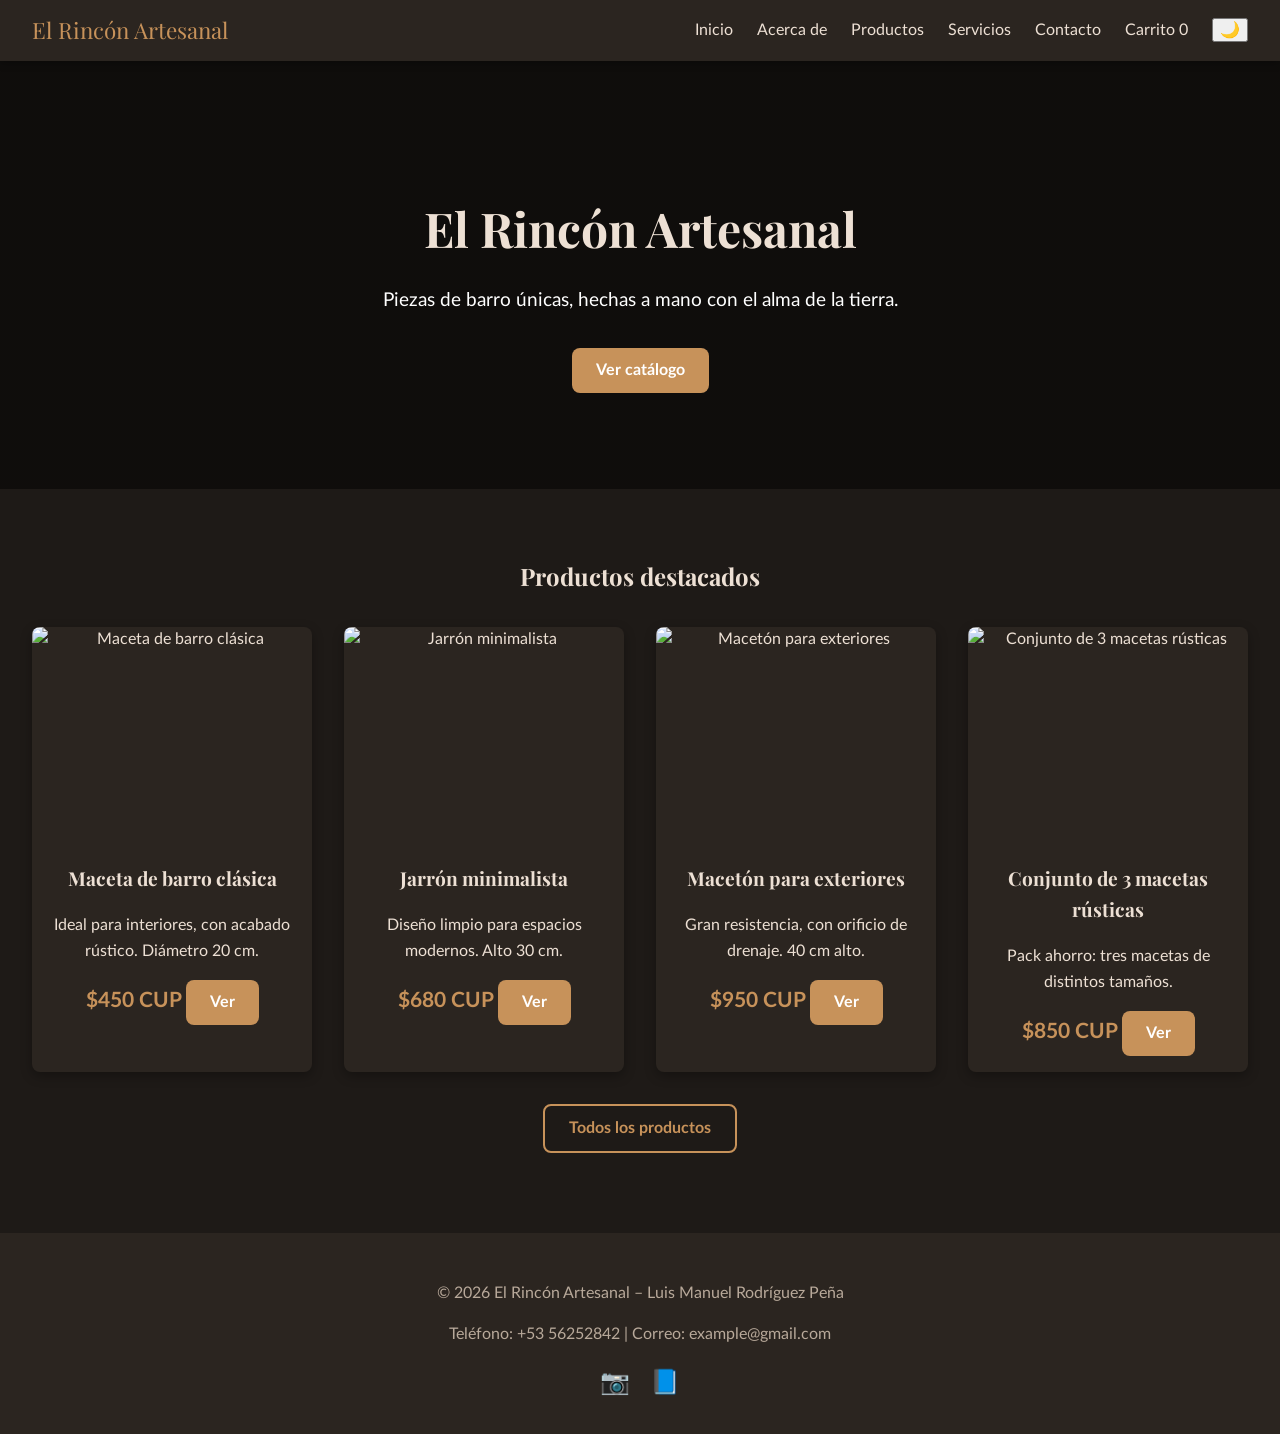
==== index.html @ 53eac6c1 "Update index.html" ====
<!DOCTYPE html>
<html lang="es">
<head>
    <meta charset="UTF-8">
    <meta name="viewport" content="width=device-width, initial-scale=1.0">
    <meta name="description" content="El Rincón Artesanal - Piezas de barro hechas a mano por Luis Manuel Rodríguez Peña. Compras por WhatsApp y SMS en Cuba.">
    <title>El Rincón Artesanal – Inicio</title>
    <link rel="icon" href="favicon.ico" type="image/x-icon">
    <link rel="icon" type="image/png" sizes="32x32" href="/favicon-32x32.png">
    <link rel="icon" type="image/png" sizes="16x16" href="/favicon-16x16.png">
    <link rel="apple-touch-icon" href="/apple-touch-icon.png">
    <!-- Carga del tema (sin parpadeo) -->
    <script>
        (function() {
            const theme = localStorage.getItem('theme') || 'dark';
            document.documentElement.setAttribute('data-theme', theme);
            const link = document.createElement('link');
            link.rel = 'stylesheet';
            link.href = 'css/themes/' + theme + '.css';
            document.head.appendChild(link);
        })();
    </script>
    <link rel="stylesheet" href="css/normalize.css">
    <link rel="stylesheet" href="css/main.css">
    <link rel="stylesheet" href="css/components/navigation.css">
    <link rel="stylesheet" href="css/components/header.css">
    <link rel="stylesheet" href="css/components/footer.css">
    <link rel="stylesheet" href="css/components/buttons.css">
    <link rel="stylesheet" href="css/components/cards.css">
    <link rel="stylesheet" href="css/pages/home.css">
    <link rel="stylesheet" href="css/responsive.css">
</head>
<body>
    <div id="site-header"></div>
    <main>
        <section class="hero">
            <div class="hero-content">
                <h1>El Rincón Artesanal</h1>
                <p>Piezas de barro únicas, hechas a mano con el alma de la tierra.</p>
                <a href="pages/products.html" class="btn btn-primary">Ver catálogo</a>
            </div>
        </section>
        <section class="featured-products">
            <h2>Productos destacados</h2>
            <div id="featured-list" class="products-grid"></div>
            <a href="pages/products.html" class="btn btn-outline">Todos los productos</a>
        </section>
    </main>
    <div id="site-footer"></div>

    <script src="js/config.js"></script>
    <script src="js/theme.js"></script>
    <script src="js/cart.js"></script>
    <script src="js/components/navigation.js"></script>
    <script src="js/main.js"></script>
    <script src="js/pages/home.js"></script>
</body>
</html>
---- css/main.css ----
/* ========== FUENTES LOCALES ========== */
@font-face {
  font-family: 'Playfair Display';
  src: url('../fonts/PlayfairDisplay-Regular.woff2') format('woff2');
  font-weight: 400;
  font-style: normal;
  font-display: swap;
}
@font-face {
  font-family: 'Playfair Display';
  src: url('../fonts/PlayfairDisplay-Bold.woff2') format('woff2');
  font-weight: 700;
  font-style: normal;
  font-display: swap;
}
@font-face {
  font-family: 'Lato';
  src: url('../fonts/Lato-Regular.woff2') format('woff2');
  font-weight: 400;
  font-style: normal;
  font-display: swap;
}
@font-face {
  font-family: 'Lato';
  src: url('../fonts/Lato-Bold.woff2') format('woff2');
  font-weight: 700;
  font-style: normal;
  font-display: swap;
}

/* ========== VARIABLES BASE (sobrescritas por temas) ========== */
:root {
  /* Colores por defecto (dark) */
  --color-bg: #1e1a17;
  --color-surface: #2b2520;
  --color-text: #ede0d4;
  --color-text-secondary: #b8a99a;
  --color-primary: #c7925a;    /* terracota cálido */
  --color-primary-hover: #d4a76e;
  --color-accent: #9c6644;
  --color-border: #4a3f38;
  --color-card-bg: #2b2520;
  --color-shadow: rgba(0,0,0,0.3);

  --font-heading: 'Playfair Display', Georgia, serif;
  --font-body: 'Lato', 'Segoe UI', sans-serif;

  --radius: 0.5rem;
  --transition: 0.3s ease;
}

/* ========== ESTILOS GLOBALES ========== */
body {
  margin: 0;
  font-family: var(--font-body);
  background-color: var(--color-bg);
  color: var(--color-text);
  line-height: 1.6;
  min-height: 100vh;
  display: flex;
  flex-direction: column;
}

main {
  flex: 1;
}

h1, h2, h3, h4 {
  font-family: var(--font-heading);
  font-weight: 700;
  color: var(--color-text);
}

a {
  color: var(--color-primary);
  text-decoration: none;
  transition: color var(--transition);
}
a:hover {
  color: var(--color-primary-hover);
}

img {
  max-width: 100%;
  height: auto;
  display: block;
}

.container {
  width: 90%;
  max-width: 1200px;
  margin: 0 auto;
}

h1 {
  font-size: 2em;
  margin: 0.67em 0;
}
---- css/components/navigation.css ----
nav {
  background-color: var(--color-surface);
  padding: 0.8rem 2rem;
  display: flex;
  align-items: center;
  justify-content: space-between;
  position: sticky;
  top: 0;
  z-index: 100;
  box-shadow: 0 2px 8px var(--color-shadow);
}
.nav-brand {
  font-family: var(--font-heading);
  font-size: 1.4rem;
  color: var(--color-primary);
}
.nav-links {
  list-style: none;
  display: flex;
  gap: 1.5rem;
  margin: 0;
}
.nav-links a {
  color: var(--color-text);
  font-weight: 500;
}
.nav-links a:hover {
  color: var(--color-primary);
}
.menu-toggle {
  display: none;
  background: none;
  border: none;
  color: var(--color-text);
  font-size: 1.6rem;
  cursor: pointer;
}
@media (max-width: 768px) {
  .menu-toggle { display: block; }
  .nav-links {
    display: none;
    flex-direction: column;
    position: absolute;
    top: 100%;
    left: 0;
    width: 100%;
    background: var(--color-surface);
    padding: 1rem;
  }
  .nav-links.active { display: flex; }
}
---- css/components/header.css ----
#site-header {
  /* header cargado dinámicamente, pero puede incluir estilos extra si se requieren */
}
---- css/components/footer.css ----
footer {
  background-color: var(--color-surface);
  color: var(--color-text-secondary);
  padding: 2rem 0;
  text-align: center;
  margin-top: 2rem;
}
footer .social-icons a {
  margin: 0 0.5rem;
  color: var(--color-primary);
  font-size: 1.5rem;
}
---- css/components/buttons.css ----
.btn {
  display: inline-block;
  padding: 0.6rem 1.5rem;
  border-radius: var(--radius);
  font-family: var(--font-body);
  font-weight: 700;
  text-align: center;
  cursor: pointer;
  transition: background var(--transition), transform var(--transition);
  border: none;
}
.btn-primary {
  background-color: var(--color-primary);
  color: #fff;
}
.btn-primary:hover {
  background-color: var(--color-primary-hover);
  transform: translateY(-1px);
}
.btn-outline {
  border: 2px solid var(--color-primary);
  color: var(--color-primary);
  background: transparent;
}
.btn-outline:hover {
  background: var(--color-primary);
  color: #fff;
}
.btn-small {
  padding: 0.3rem 0.8rem;
  font-size: 0.9rem;
}
---- css/components/cards.css ----
.products-grid {
  display: grid;
  grid-template-columns: repeat(auto-fill, minmax(250px, 1fr));
  gap: 2rem;
  margin: 2rem 0;
}
.product-card {
  background: var(--color-card-bg);
  border-radius: var(--radius);
  overflow: hidden;
  box-shadow: 0 4px 12px var(--color-shadow);
  transition: transform var(--transition);
}
.product-card:hover {
  transform: translateY(-4px);
}
.product-card img {
  width: 100%;
  height: 220px;
  object-fit: cover;
}
.product-info {
  padding: 1rem;
}
.product-info h3 {
  margin-top: 0;
  font-size: 1.2rem;
}
.price {
  font-weight: 700;
  color: var(--color-primary);
  font-size: 1.3rem;
}
---- css/pages/home.css ----
.hero {
  background: linear-gradient(rgba(0,0,0,0.5), rgba(0,0,0,0.5)),
              url('../../assets/images/hero/hero-bg.webp') center/cover no-repeat;
  padding: 6rem 2rem;
  text-align: center;
  color: #fff;
}
.hero-content h1 {
  font-size: 3rem;
  margin-bottom: 0.5rem;
}
.hero-content p {
  font-size: 1.2rem;
  margin-bottom: 2rem;
}
.featured-products {
  padding: 3rem 2rem;
  text-align: center;
}
---- css/responsive.css ----
@media (max-width: 768px) {
  .products-grid {
    grid-template-columns: 1fr 1fr;
  }
  .hero h1 { font-size: 2rem; }
  nav ul { flex-direction: column; }
}

@media (max-width: 480px) {
  .products-grid {
    grid-template-columns: 1fr;
  }
  .hero { padding: 4rem 1rem; }
}
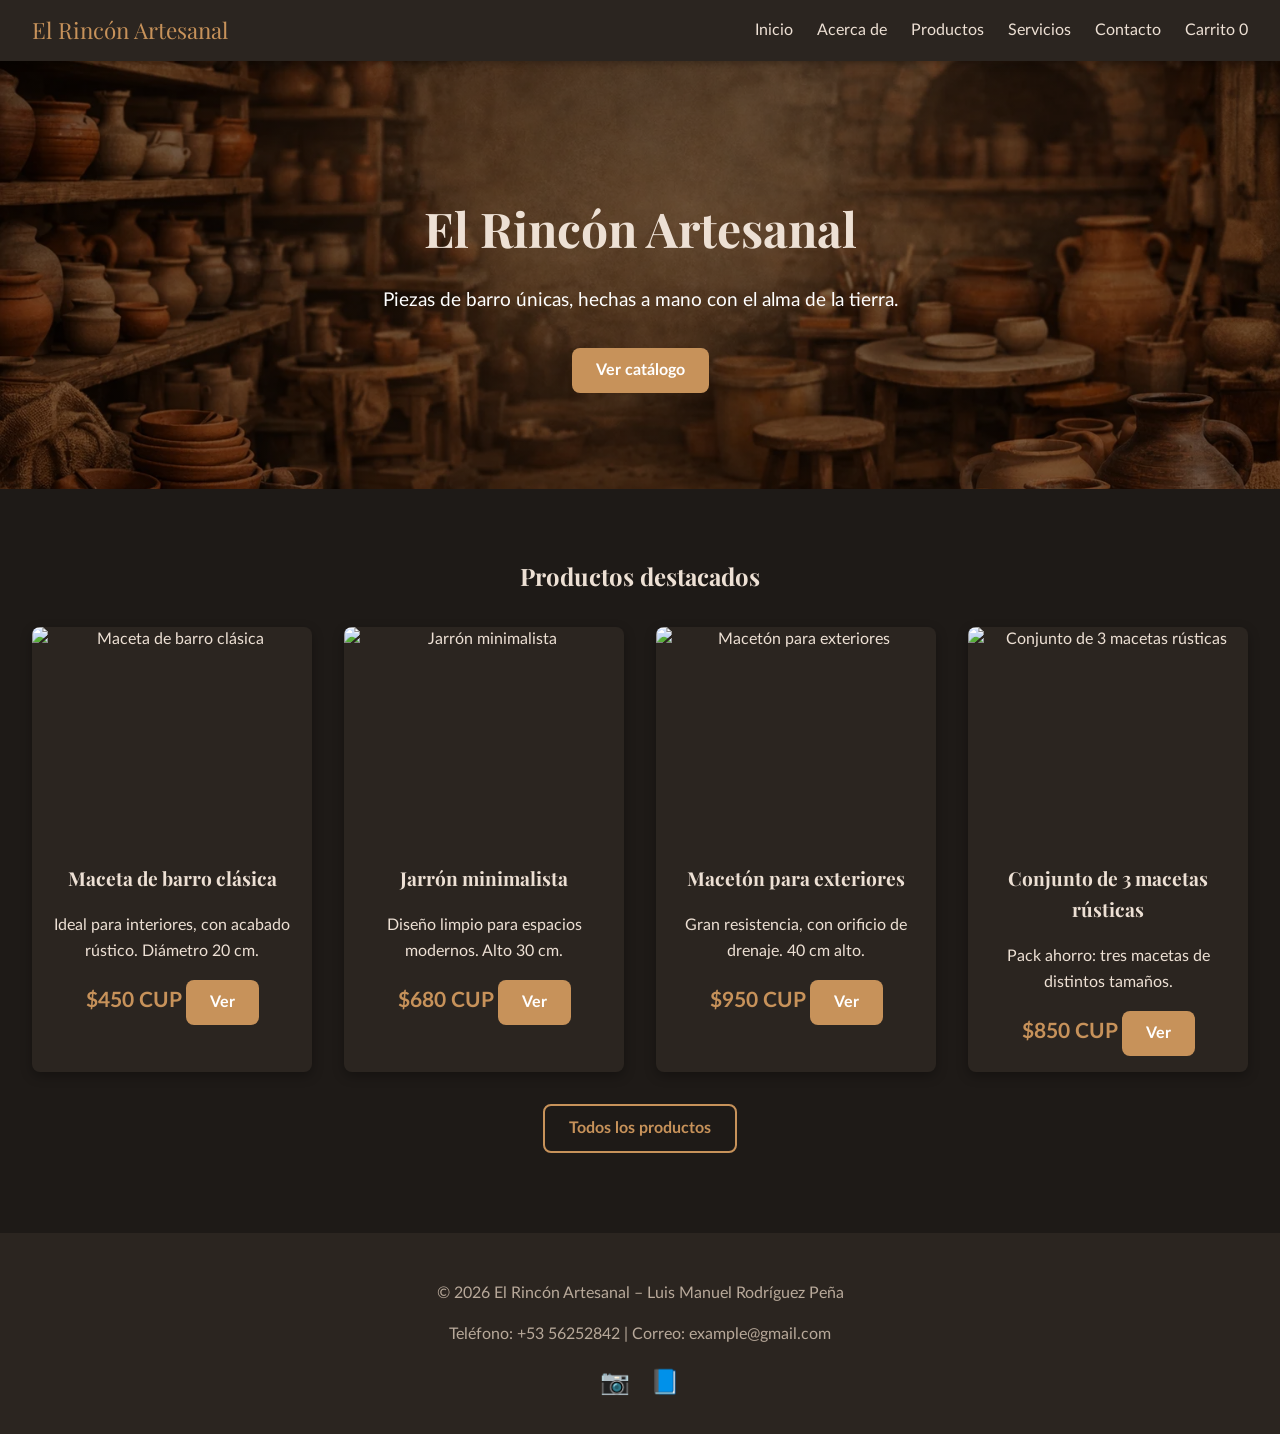
==== commit 85fb0a1f: "Update index.html" ====
--- a/index.html
+++ b/index.html
@@ -6,20 +6,6 @@
     <meta name="description" content="El Rincón Artesanal - Piezas de barro hechas a mano por Luis Manuel Rodríguez Peña. Compras por WhatsApp y SMS en Cuba.">
     <title>El Rincón Artesanal – Inicio</title>
     <link rel="icon" href="favicon.ico" type="image/x-icon">
-    <link rel="icon" type="image/png" sizes="32x32" href="/favicon-32x32.png">
-    <link rel="icon" type="image/png" sizes="16x16" href="/favicon-16x16.png">
-    <link rel="apple-touch-icon" href="/apple-touch-icon.png">
-    <!-- Carga del tema (sin parpadeo) -->
-    <script>
-        (function() {
-            const theme = localStorage.getItem('theme') || 'dark';
-            document.documentElement.setAttribute('data-theme', theme);
-            const link = document.createElement('link');
-            link.rel = 'stylesheet';
-            link.href = 'css/themes/' + theme + '.css';
-            document.head.appendChild(link);
-        })();
-    </script>
     <link rel="stylesheet" href="css/normalize.css">
     <link rel="stylesheet" href="css/main.css">
     <link rel="stylesheet" href="css/components/navigation.css">
--- a/css/main.css
+++ b/css/main.css
@@ -30,12 +30,11 @@
 
 /* ========== VARIABLES BASE (sobrescritas por temas) ========== */
 :root {
-  /* Colores por defecto (dark) */
   --color-bg: #1e1a17;
   --color-surface: #2b2520;
   --color-text: #ede0d4;
   --color-text-secondary: #b8a99a;
-  --color-primary: #c7925a;    /* terracota cálido */
+  --color-primary: #c7925a;
   --color-primary-hover: #d4a76e;
   --color-accent: #9c6644;
   --color-border: #4a3f38;
@@ -44,7 +43,6 @@
 
   --font-heading: 'Playfair Display', Georgia, serif;
   --font-body: 'Lato', 'Segoe UI', sans-serif;
-
   --radius: 0.5rem;
   --transition: 0.3s ease;
 }
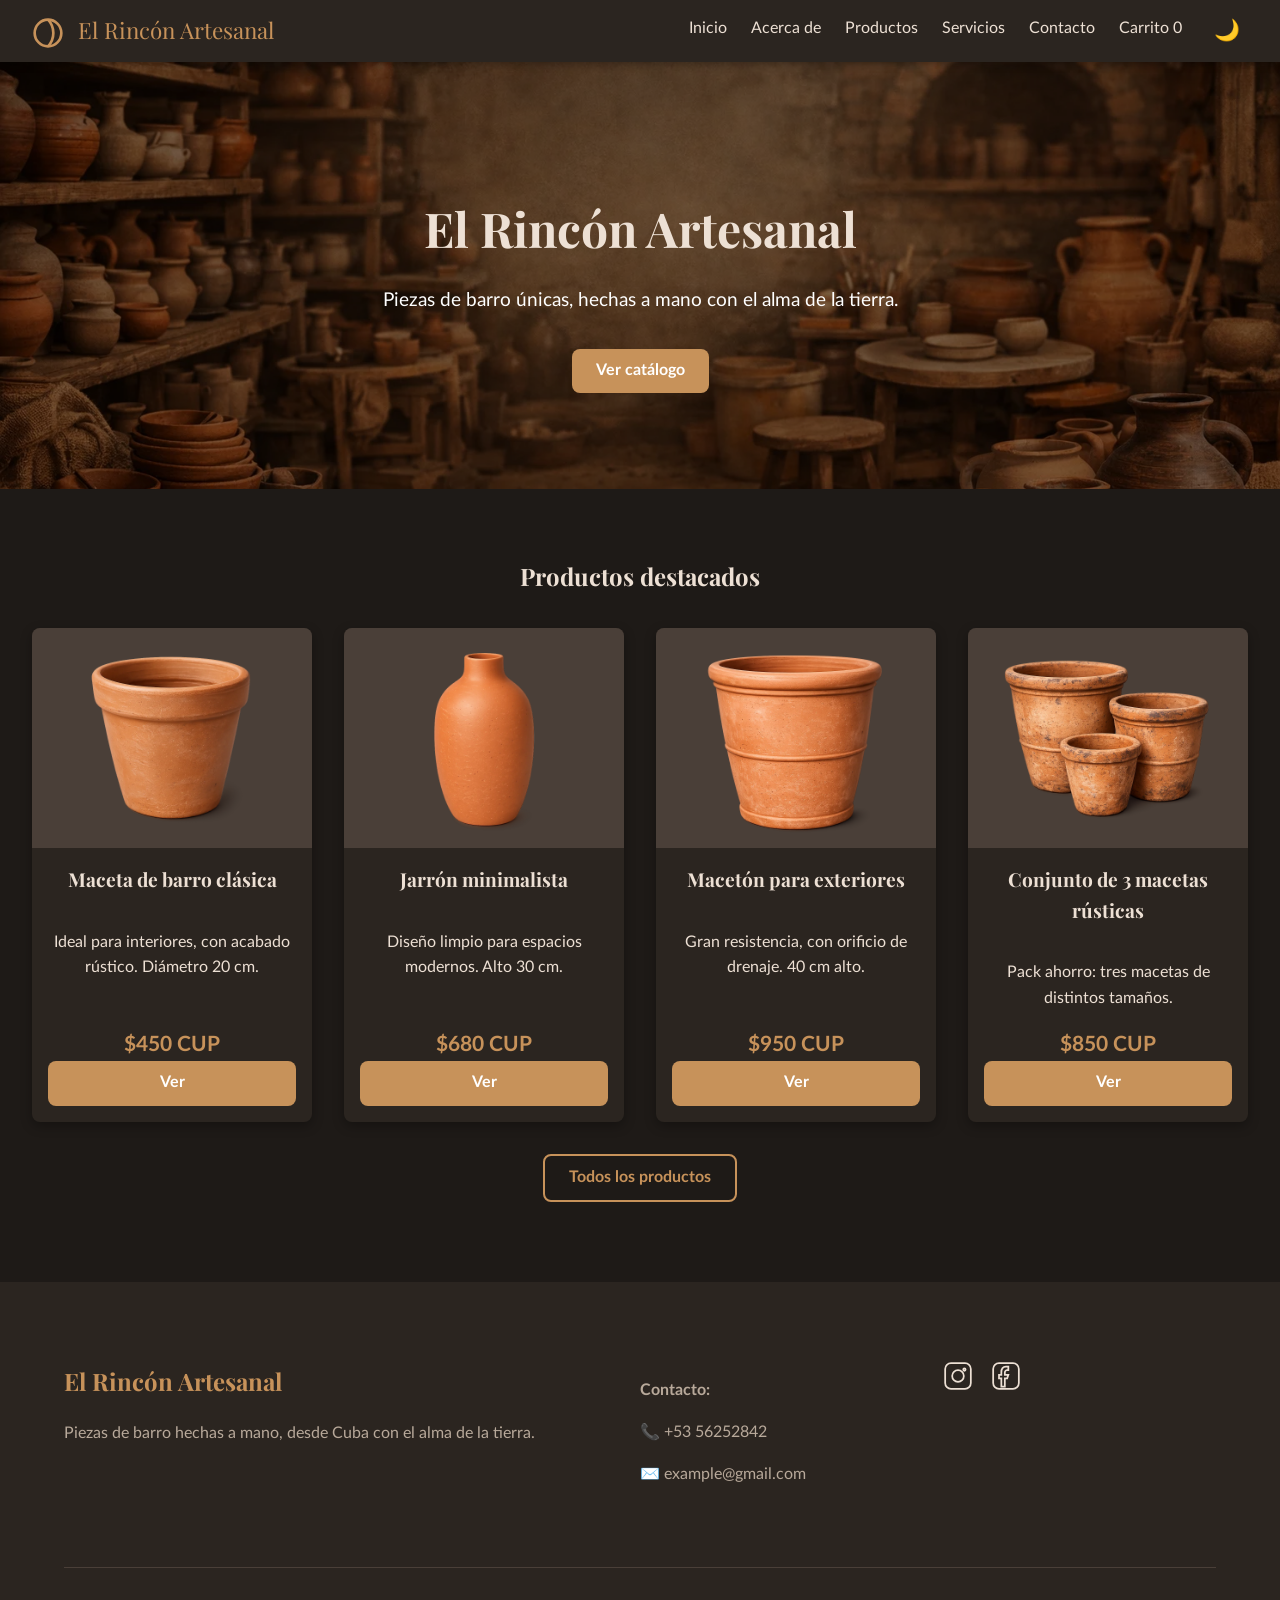
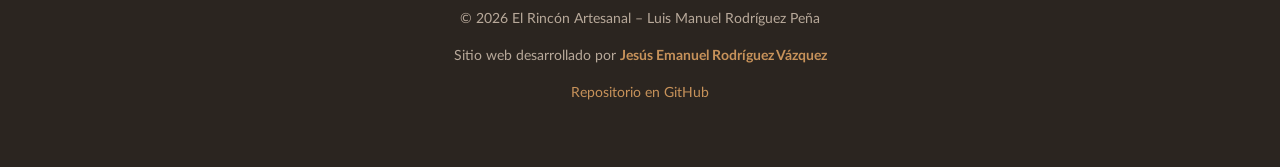
==== commit 2a8539e1: "Update index.html" ====
--- a/index.html
+++ b/index.html
@@ -3,7 +3,7 @@
 <head>
     <meta charset="UTF-8">
     <meta name="viewport" content="width=device-width, initial-scale=1.0">
-    <meta name="description" content="El Rincón Artesanal - Piezas de barro hechas a mano por Luis Manuel Rodríguez Peña. Compras por WhatsApp y SMS en Cuba.">
+    <meta name="description" content="El Rincón Artesanal - Piezas de barro hechas a mano por el equipo artesanal. Compras por WhatsApp y SMS en Cuba.">
     <title>El Rincón Artesanal – Inicio</title>
     <link rel="icon" href="favicon.ico" type="image/x-icon">
     <link rel="stylesheet" href="css/normalize.css">
--- a/css/main.css
+++ b/css/main.css
@@ -94,3 +94,49 @@
   font-size: 2em;
   margin: 0.67em 0;
 }
+
+/* Footer mejorado */
+.footer-content {
+  display: grid;
+  grid-template-columns: 2fr 1fr 1fr;
+  gap: 2rem;
+  text-align: left;
+  padding: 3rem 0 1rem;
+}
+.footer-brand h2 {
+  color: var(--color-primary);
+  margin-top: 0;
+  font-family: var(--font-heading);
+}
+.footer-social a {
+  display: inline-block;
+  margin-right: 1rem;
+  color: var(--color-text);
+  transition: transform 0.3s, color 0.3s;
+}
+.footer-social a:hover {
+  transform: scale(1.15);
+  color: var(--color-primary);
+}
+.footer-credit {
+  grid-column: 1 / -1;
+  border-top: 1px solid var(--color-border);
+  margin-top: 2rem;
+  padding-top: 1.5rem;
+  text-align: center;
+  font-size: 0.9rem;
+  color: var(--color-text-secondary);
+}
+.footer-credit strong {
+  color: var(--color-primary);
+}
+
+/* Icono de menú y botón de tema */
+.btn-icon {
+  background: none;
+  border: none;
+  color: var(--color-text);
+  font-size: 1.3rem;
+  cursor: pointer;
+  padding: 0.2rem 0.5rem;
+}
--- a/css/components/cards.css
+++ b/css/components/cards.css
@@ -4,30 +4,54 @@
   gap: 2rem;
   margin: 2rem 0;
 }
+
 .product-card {
   background: var(--color-card-bg);
   border-radius: var(--radius);
   overflow: hidden;
   box-shadow: 0 4px 12px var(--color-shadow);
   transition: transform var(--transition);
+  display: flex;
+  flex-direction: column;
 }
+
 .product-card:hover {
   transform: translateY(-4px);
 }
-.product-card img {
+
+/* Contenedor fijo para la imagen, centrado y con altura única */
+.product-card .image-wrapper {
   width: 100%;
-  height: 220px;
-  object-fit: cover;
+  height: 220px;                /* Altura fija igual para todas */
+  display: flex;
+  align-items: center;
+  justify-content: center;
+  background-color: var(--color-border);
+  overflow: hidden;
 }
+
+.product-card .image-wrapper img {
+  max-width: 100%;
+  max-height: 100%;
+  object-fit: contain;          /* Muestra la imagen completa sin recortar */
+  display: block;
+}
+
 .product-info {
   padding: 1rem;
+  flex: 1;
+  display: flex;
+  flex-direction: column;
 }
+
 .product-info h3 {
   margin-top: 0;
   font-size: 1.2rem;
 }
+
 .price {
   font-weight: 700;
   color: var(--color-primary);
   font-size: 1.3rem;
+  margin-top: auto;
 }
